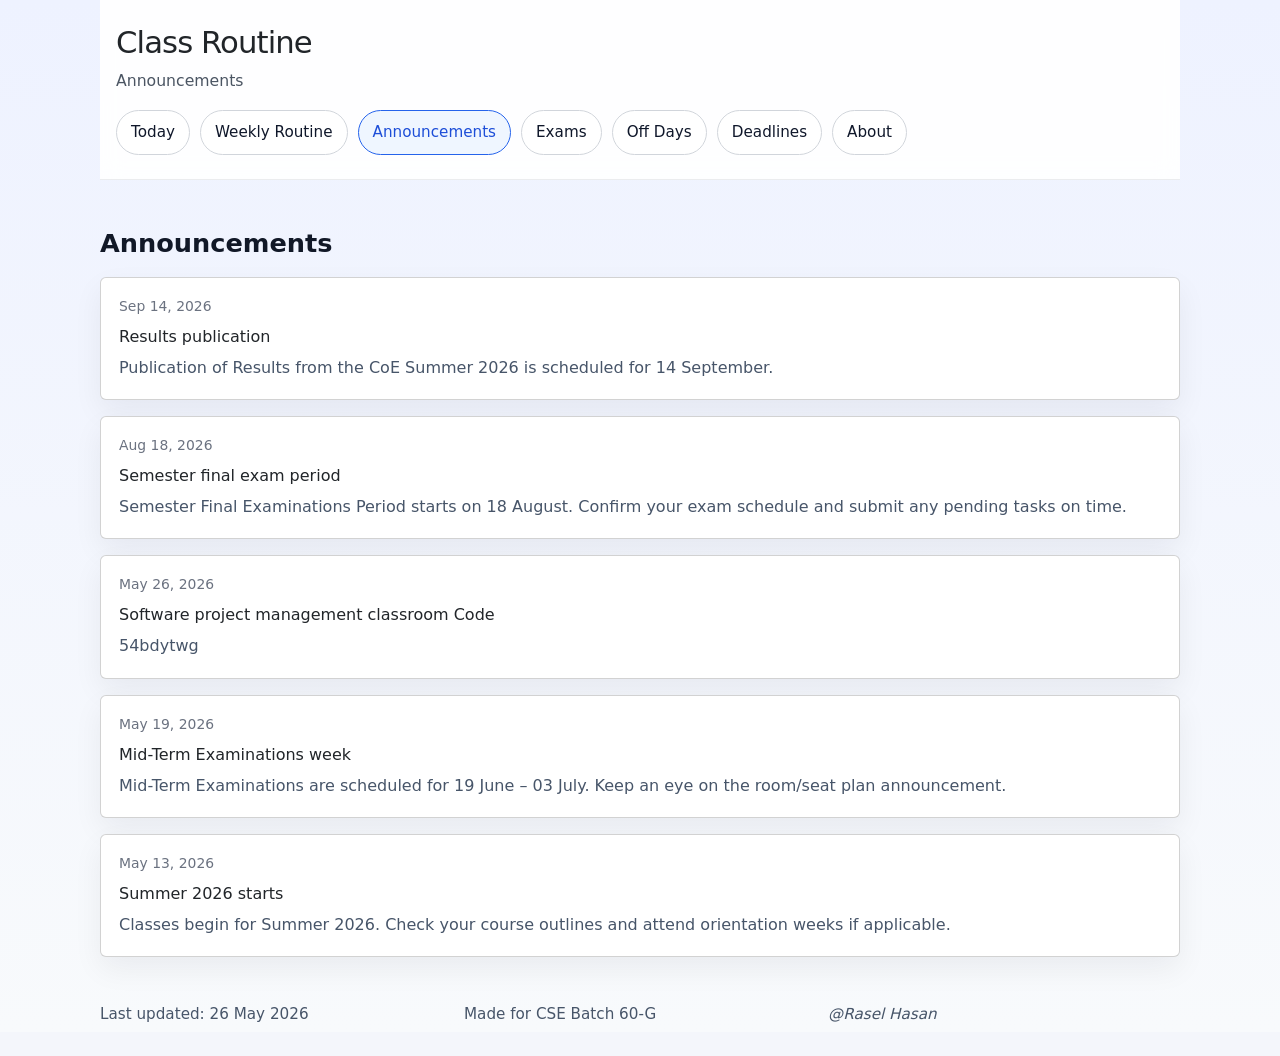
==== announcements.html @ a502f6dc "Thank You" ====
<!doctype html>
<html lang="en">
  <head>
    <meta charset="UTF-8" />
    <meta name="viewport" content="width=device-width, initial-scale=1.0" />
    <link rel="stylesheet" href="style.css" />
    <link
      href="https://cdn.jsdelivr.net/npm/bootstrap@5.3.8/dist/css/bootstrap.min.css"
      rel="stylesheet"
      integrity="sha384-sRIl4kxILFvY47J16cr9ZwB07vP4J8+LH7qKQnuqkuIAvNWLzeN8tE5YBujZqJLB"
      crossorigin="anonymous"
    />
    <title>Announcements</title>
  </head>
  <body>
    <header class="site-header">
      <h1 class="site-title">Class Routine</h1>
      <p class="site-subtitle">Announcements</p>

      <nav class="top-nav" aria-label="Primary">
        <a href="index.html">Today</a>
        <a href="weekly.html">Weekly Routine</a>
        <a href="announcements.html">Announcements</a>
        <a href="exams.html">Exams</a>
        <a href="offdays.html">Off Days</a>
        <a href="deadlines.html">Deadlines</a>
        <a href="about.html">About</a>
      </nav>
    </header>

    <main class="page">
      <section class="routine-section" id="announcements">
        <h2 class="section-title">Announcements</h2>
        <div id="announcementsList" class="cards"></div>
      </section>
    </main>

    <footer>
      <p>Last updated: 26 May 2026</p>
      <p>Made for CSE Batch 60-G</p>
      <p><i> @Rasel Hasan</i></p>
    </footer>

    <script
      src="https://cdn.jsdelivr.net/npm/bootstrap@5.3.8/dist/js/bootstrap.bundle.min.js"
      integrity="sha384-FKyoEForCGlyvwx9Hj09JcYn3nv7wiPVlz7YYwJrWVcXK/BmnVDxM+D2scQbITxI"
      crossorigin="anonymous"
    ></script>
    <script type="module" src="script.js"></script>

    <script>
      if ("serviceWorker" in navigator) {
        window.addEventListener("load", () => {
          navigator.serviceWorker
            .register("./sw.js")
            .then((reg) => console.log("Service Worker registered!", reg))
            .catch((err) => console.log("Registration failed:", err));
        });
      }
    </script>
  </body>
</html>
---- style.css ----
﻿/* Reset */
* {
  margin: 0;
  padding: 0;
  box-sizing: border-box;
}

/* Base */
:root {
  color-scheme: light;
  font-family: Inter, system-ui, -apple-system, BlinkMacSystemFont, "Segoe UI", sans-serif;
  background-color: #f4f6fb;
  color: #111827;
}

html {
  scroll-behavior: smooth;
}

body {
  min-height: 100vh;
  padding: 0;
  margin: 0;
  background: linear-gradient(180deg, #eef2ff 0%, #f8fafc 100%);
}

.page {
  width: min(1080px, calc(100% - 32px));
  margin: 0 auto 40px;
  padding: 24px 0 0;
}

.site-header {
  padding: 24px 16px;
  margin: 0 auto;
  max-width: 1080px;
  background: rgba(255, 255, 255, 0.92);
  border-bottom: 1px solid rgba(15, 23, 42, 0.08);
  backdrop-filter: blur(10px);
}

.site-title {
  font-size: clamp(1.7rem, 2.4vw, 2.5rem);
  letter-spacing: -0.03em;
}

.site-subtitle {
  display: block;
  margin-top: 8px;
  color: #4b5563;
  font-size: 0.98rem;
}

.top-nav {
  display: flex;
  flex-wrap: wrap;
  gap: 10px;
  margin-top: 18px;
}

.top-nav a {
  color: #0f172a;
  text-decoration: none;
  border: 1px solid #d1d5db;
  border-radius: 999px;
  padding: 10px 14px;
  background: #ffffff;
  transition: all 150ms ease-in-out;
  font-size: 0.95rem;
}

.top-nav a:hover,
.top-nav a.active {
  border-color: #2563eb;
  background: #eff6ff;
  color: #1d4ed8;
}

.hero {
  display: grid;
  grid-template-columns: 1.3fr 1fr;
  gap: 18px;
  margin-bottom: 28px;
}

.countdown-card {
  background: #ffffff;
  border-radius: 24px;
  border: 1px solid #e5e7eb;
  box-shadow: 0 18px 60px rgba(15, 23, 42, 0.08);
  padding: 28px;
  min-height: 180px;
  display: grid;
  align-content: center;
}

.countdown-card.small {
  min-height: auto;
}

.countdown-title {
  font-size: 1rem;
  font-weight: 700;
  margin-bottom: 10px;
  color: #1f2937;
}

.countdown-meta {
  font-size: 0.95rem;
  color: #475569;
  margin-bottom: 14px;
}

.countdown-value {
  font-size: clamp(1.8rem, 3vw, 2.4rem);
  font-weight: 900;
  letter-spacing: -0.02em;
  color: #111827;
}

.countdown-note {
  margin-top: 12px;
  color: #475569;
  font-size: 0.95rem;
}

.holiday-card {
  background: #fffbeb;
  border-left: 6px solid #f59e0b;
}

.routine-section,
.today,
.grid-2,
.about {
  margin-top: 24px;
}

.section-title,
.subsection-title {
  color: #111827;
}

.section-title {
  font-size: clamp(1.35rem, 2vw, 1.9rem);
  font-weight: 800;
  margin-bottom: 18px;
}

.subsection-title {
  font-size: 1.05rem;
  margin-bottom: 12px;
}

.grid-2 {
  display: grid;
  grid-template-columns: minmax(0, 1fr) minmax(0, 1fr);
  gap: 20px;
}

@media (max-width: 900px) {
  .grid-2,
  .hero {
    grid-template-columns: 1fr;
  }
}

.cards {
  display: grid;
  gap: 16px;
}

.card {
  background: white;
  border-radius: 18px;
  border: 1px solid #e5e7eb;
  box-shadow: 0 12px 30px rgba(15, 23, 42, 0.06);
  padding: 18px;
}

.card h3 {
  margin: 0 0 8px;
  font-size: 1rem;
}

.card p {
  margin: 0;
  color: #475569;
  line-height: 1.7;
}

.card .meta {
  font-size: 0.87rem;
  color: #6b7280;
  margin-bottom: 10px;
}

.table-wrap {
  overflow-x: auto;
  border-radius: 18px;
}

table {
  width: 100%;
  border-collapse: collapse;
  min-width: 720px;
  background-color: white;
}

th,
td {
  padding: 14px 12px;
  border: 1px solid #e5e7eb;
  text-align: left;
  vertical-align: top;
}

th {
  background: #1d4ed8;
  color: white;
  text-transform: uppercase;
  font-size: 0.85rem;
  letter-spacing: 0.05em;
}

tr:nth-child(even) {
  background: #f8fafc;
}

.empty-cell {
  color: #9ca3af;
}

.calendar {
  width: 100%;
}

.calendar-month {
  margin-bottom: 22px;
}

.calendar-month-title {
  font-weight: 700;
  margin-bottom: 12px;
}

.calendar-grid {
  display: grid;
  grid-template-columns: repeat(7, minmax(0, 1fr));
  gap: 8px;
}

.calendar-grid .cal-header,
.calendar-grid .cal-cell {
  border-radius: 14px;
}

.cal-header {
  background: #eef2ff;
  color: #1d4ed8;
  font-size: 0.78rem;
  font-weight: 700;
  text-align: center;
  padding: 10px 6px;
}

.cal-cell {
  min-height: 58px;
  background: #ffffff;
  border: 1px solid #e5e7eb;
  display: flex;
  align-items: flex-start;
  justify-content: flex-start;
  padding: 8px;
  color: #334155;
}

.cal-cell.off {
  background: #fef2f2;
  border-color: #fecaca;
  color: #b91c1c;
}

.cal-cell.empty {
  background: transparent;
  border-color: transparent;
}

.cal-day-number {
  font-weight: 700;
}

.about {
  background: white;
  padding: 24px;
  border-radius: 20px;
  border: 1px solid #e5e7eb;
  box-shadow: 0 14px 40px rgba(15, 23, 42, 0.06);
}

.about p,
.about a {
  font-size: 1rem;
  color: #334155;
}

.about a {
  color: #2563eb;
  text-decoration: none;
}

.muted {
  color: #6b7280;
}

.today {
  margin-top: 30px;
}

.today-header {
  display: flex;
  justify-content: space-between;
  gap: 20px;
  align-items: center;
  flex-wrap: wrap;
  margin-bottom: 16px;
}

.today-header h2 {
  font-size: 1.6rem;
}

.today-date {
  color: #475569;
}

.class-list {
  display: grid;
  gap: 16px;
}

.class-card {
  display: grid;
  grid-template-columns: 110px minmax(0, 1fr);
  gap: 16px;
  background: white;
  border-radius: 20px;
  border: 1px solid #e5e7eb;
  padding: 20px;
  box-shadow: 0 10px 30px rgba(15, 23, 42, 0.08);
}

.class-card.current {
  border-color: #10b981;
  background: #ecfdf5;
}

.class-card .time {
  font-size: 0.95rem;
  font-weight: 700;
  color: #111827;
}

.class-card .details h3 {
  font-size: 1rem;
  margin-bottom: 6px;
}

.class-card .details p {
  color: #475569;
}

.holiday-card {
  border-radius: 20px;
  padding: 24px;
}

.empty-state {
  padding: 28px;
  text-align: center;
  background: white;
  border: 1px dashed #cbd5e1;
  border-radius: 18px;
  color: #64748b;
}

footer {
  width: min(1080px, calc(100% - 32px));
  margin: 0 auto 24px;
  color: #475569;
  font-size: 0.95rem;
  display: grid;
  grid-template-columns: repeat(3, minmax(0, 1fr));
  gap: 12px;
  padding: 6px 0;
}

footer p {
  margin: 0;
}

@media (max-width: 760px) {
  footer {
    grid-template-columns: 1fr;
  }
}

@media (max-width: 700px) {
  body {
    padding: 12px;
  }

  .site-header {
    padding: 18px 12px;
  }

  .top-nav a {
    font-size: 0.9rem;
    padding: 9px 12px;
  }

  .countdown-card {
    padding: 20px;
  }

  .class-card {
    grid-template-columns: 1fr;
  }
}
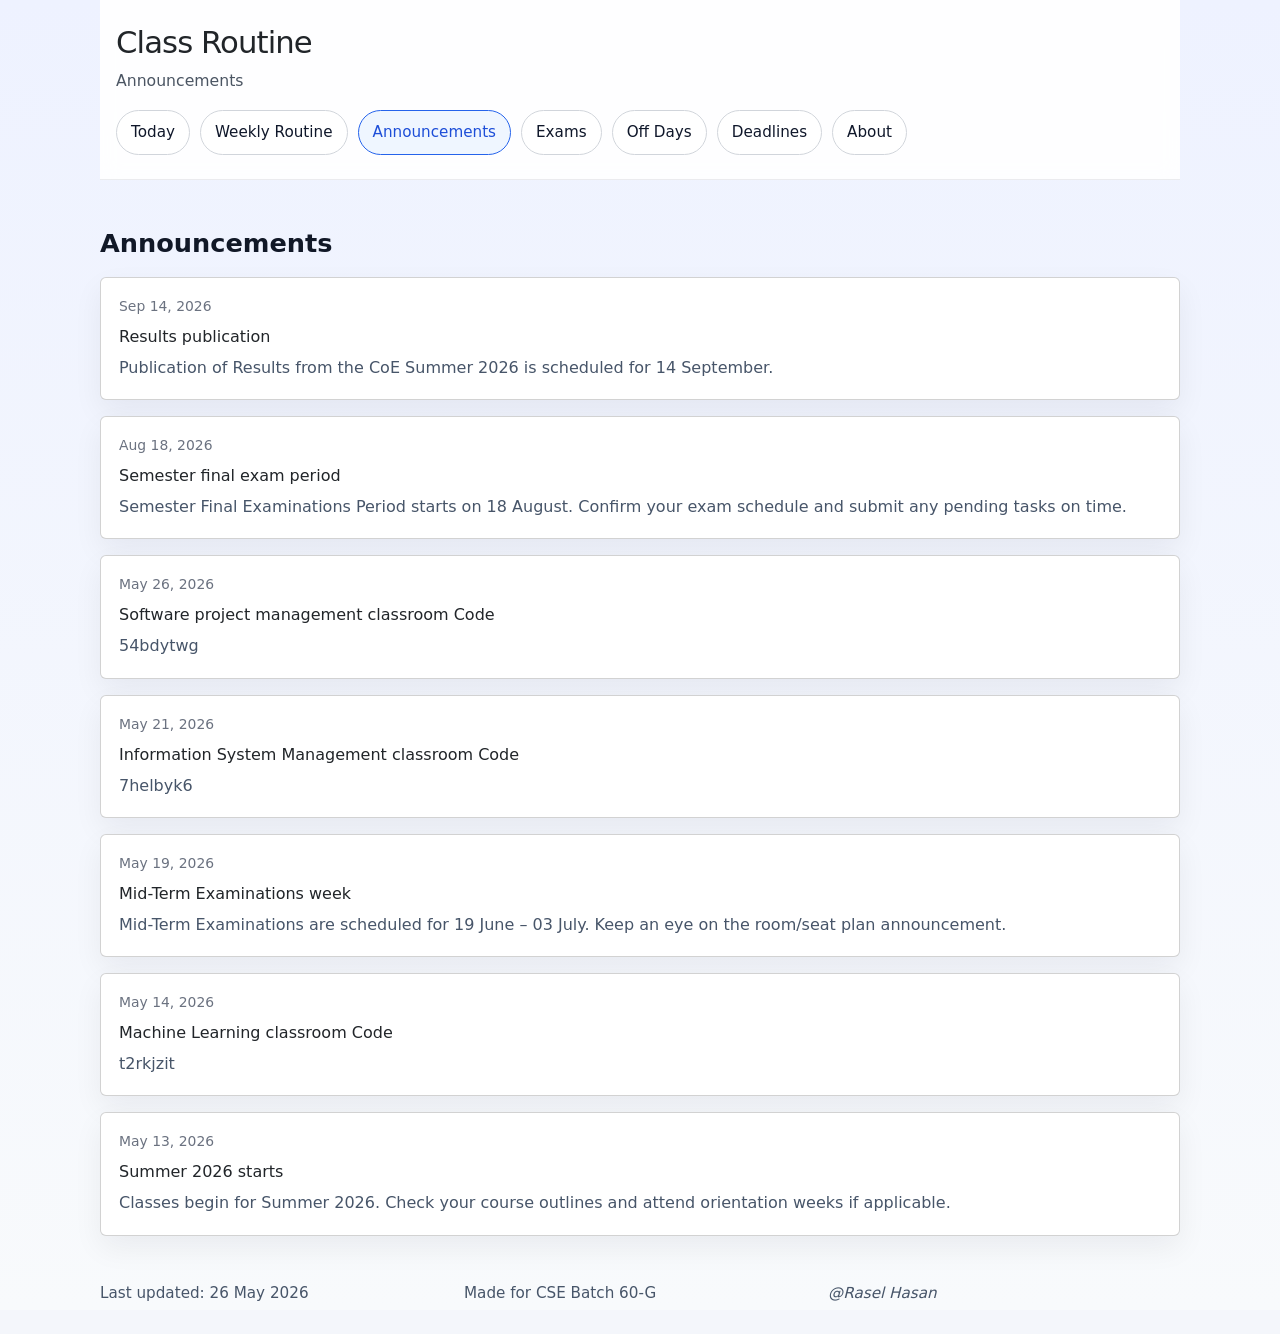
==== commit 49974906: "Comment out service worker registration script Comment out the service worker registration script in" ====
--- a/announcements.html
+++ b/announcements.html
@@ -48,7 +48,7 @@
     ></script>
     <script type="module" src="script.js"></script>
 
-    <script>
+    <!-- <script>
       if ("serviceWorker" in navigator) {
         window.addEventListener("load", () => {
           navigator.serviceWorker
@@ -57,7 +57,7 @@
             .catch((err) => console.log("Registration failed:", err));
         });
       }
-    </script>
+    </script> -->
   </body>
 </html>
 
